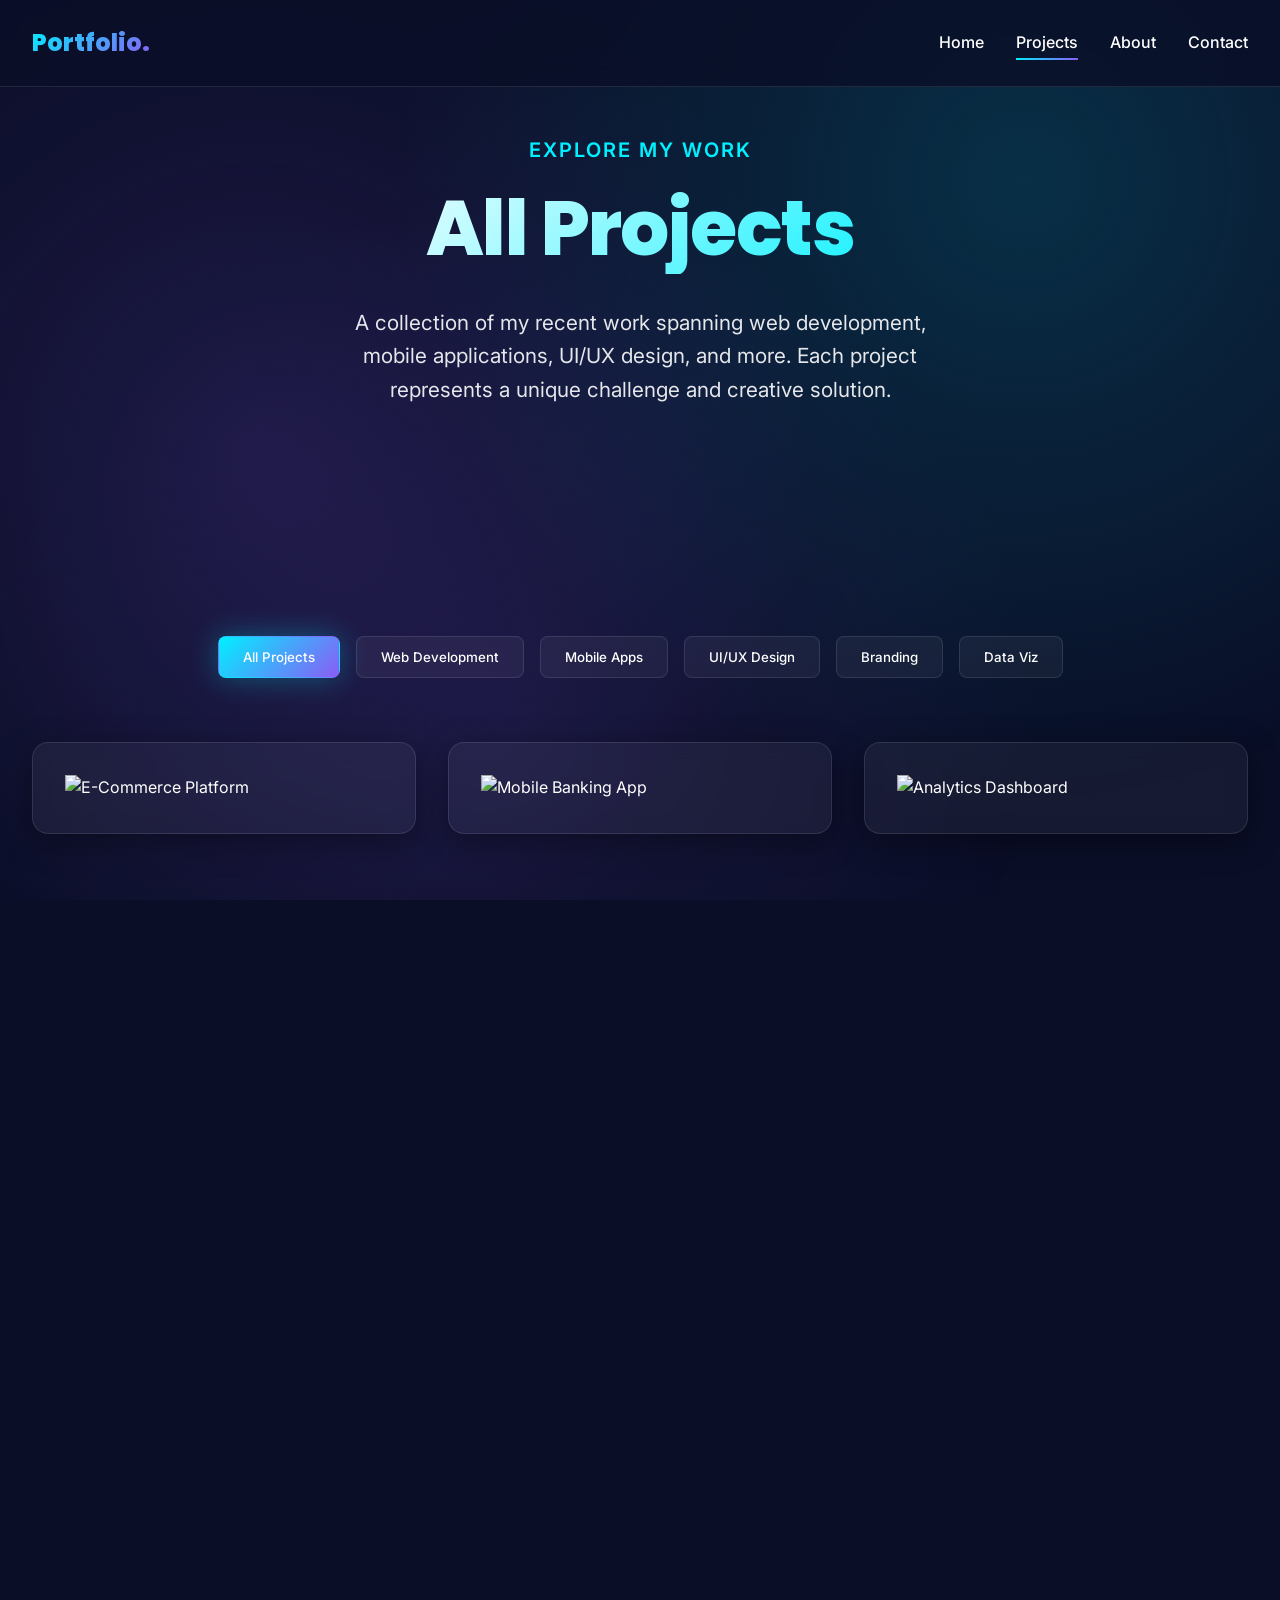
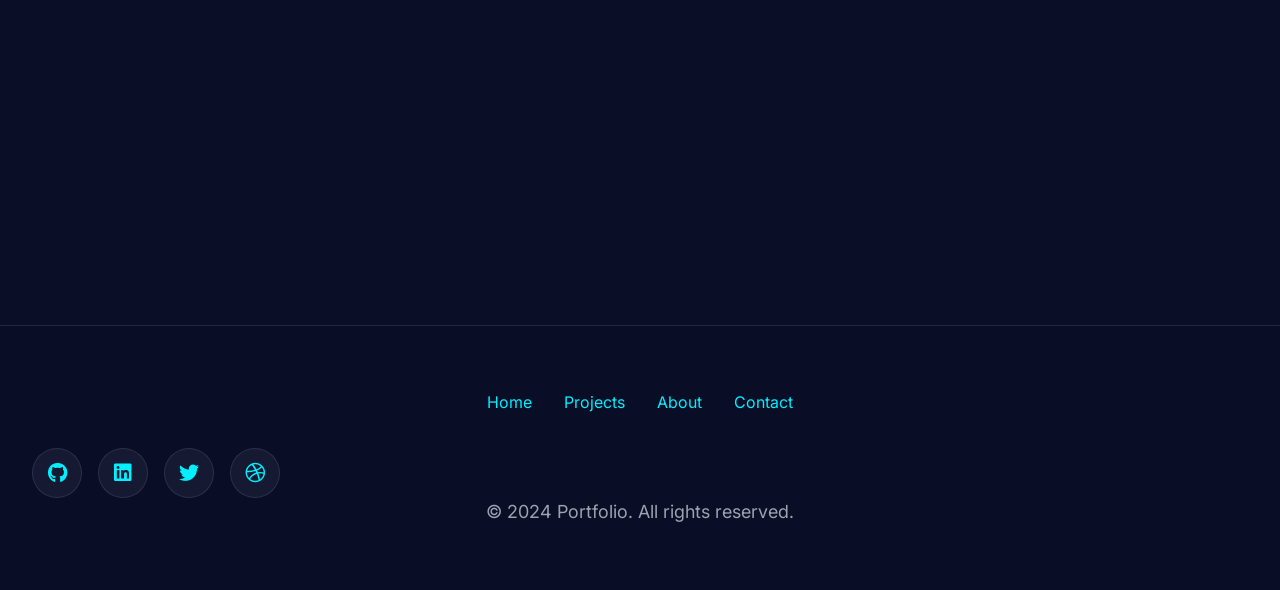
==== projects.html @ 8aa0b518 "Add professional portfolio website with dark theme and glassmorphism Created a complete portfolio we" ====
<!DOCTYPE html>
<html lang="en">
<head>
    <meta charset="UTF-8">
    <meta name="viewport" content="width=device-width, initial-scale=1.0">
    <meta name="description" content="Browse all projects - Web Development, Mobile Apps, UI/UX Design">
    <meta name="keywords" content="portfolio, projects, web development, mobile apps, design">
    <meta name="author" content="Your Name">

    <title>All Projects | Portfolio</title>

    <!-- Favicon -->
    <link rel="icon" type="image/png" href="images/favicon.png">

    <!-- Stylesheet -->
    <link rel="stylesheet" href="css/style.css">

    <!-- Font Awesome for icons -->
    <link rel="stylesheet" href="https://cdnjs.cloudflare.com/ajax/libs/font-awesome/6.4.0/css/all.min.css">
</head>
<body>
    <!-- ========== NAVIGATION ========== -->
    <nav class="nav">
        <div class="nav-container">
            <a href="index.html" class="nav-logo">Portfolio.</a>

            <ul class="nav-menu">
                <li><a href="index.html" class="nav-link">Home</a></li>
                <li><a href="projects.html" class="nav-link active">Projects</a></li>
                <li><a href="about.html" class="nav-link">About</a></li>
                <li><a href="contact.html" class="nav-link">Contact</a></li>
            </ul>

            <button class="nav-toggle" aria-label="Toggle navigation">
                <span></span>
                <span></span>
                <span></span>
            </button>
        </div>
    </nav>

    <!-- ========== PAGE HEADER ========== -->
    <section class="hero" style="min-height: 60vh;">
        <div class="hero-container" style="grid-template-columns: 1fr;">
            <div class="hero-content" style="text-align: center; max-width: 800px; margin: 0 auto;">
                <p class="hero-subtitle scroll-animate">Explore My Work</p>
                <h1 class="hero-title scroll-animate">All Projects</h1>
                <p class="hero-description scroll-animate" style="margin: 0 auto;">
                    A collection of my recent work spanning web development, mobile applications,
                    UI/UX design, and more. Each project represents a unique challenge and creative solution.
                </p>
            </div>
        </div>
    </section>

    <!-- ========== PROJECTS SECTION ========== -->
    <section class="section">
        <div class="container">
            <!-- Filter Buttons -->
            <div class="projects-filter scroll-animate">
                <button class="filter-btn active" data-filter="all">All Projects</button>
                <button class="filter-btn" data-filter="web">Web Development</button>
                <button class="filter-btn" data-filter="mobile">Mobile Apps</button>
                <button class="filter-btn" data-filter="design">UI/UX Design</button>
                <button class="filter-btn" data-filter="branding">Branding</button>
                <button class="filter-btn" data-filter="data">Data Viz</button>
            </div>

            <!-- Projects Grid -->
            <div class="projects-grid">
                <!-- Project 1 -->
                <div class="project-card glass-card scroll-animate" data-category="web">
                    <img src="https://images.unsplash.com/photo-1460925895917-afdab827c52f?w=800&h=600&fit=crop"
                         alt="E-Commerce Platform"
                         class="project-card-image"
                         loading="lazy">
                    <div class="project-card-overlay">
                        <span class="project-category">Web Development</span>
                        <h3 class="project-title">E-Commerce Platform</h3>
                        <p class="project-description">
                            A modern, fully responsive e-commerce platform with real-time inventory management
                            and seamless payment integration.
                        </p>
                        <a href="project-detail.html?id=1" class="btn btn-primary" style="margin-top: 1rem;">View Case Study</a>
                    </div>
                </div>

                <!-- Project 2 -->
                <div class="project-card glass-card scroll-animate" data-category="design">
                    <img src="https://images.unsplash.com/photo-1561070791-2526d30994b5?w=800&h=600&fit=crop"
                         alt="Mobile Banking App"
                         class="project-card-image"
                         loading="lazy">
                    <div class="project-card-overlay">
                        <span class="project-category">UI/UX Design</span>
                        <h3 class="project-title">Mobile Banking App</h3>
                        <p class="project-description">
                            Intuitive mobile banking experience with focus on accessibility and user-friendly interface design.
                        </p>
                        <a href="project-detail.html?id=2" class="btn btn-primary" style="margin-top: 1rem;">View Case Study</a>
                    </div>
                </div>

                <!-- Project 3 -->
                <div class="project-card glass-card scroll-animate" data-category="data">
                    <img src="https://images.unsplash.com/photo-1551288049-bebda4e38f71?w=800&h=600&fit=crop"
                         alt="Analytics Dashboard"
                         class="project-card-image"
                         loading="lazy">
                    <div class="project-card-overlay">
                        <span class="project-category">Data Visualization</span>
                        <h3 class="project-title">Analytics Dashboard</h3>
                        <p class="project-description">
                            Interactive data visualization dashboard providing real-time insights with beautiful charts and metrics.
                        </p>
                        <a href="project-detail.html?id=3" class="btn btn-primary" style="margin-top: 1rem;">View Case Study</a>
                    </div>
                </div>

                <!-- Project 4 -->
                <div class="project-card glass-card scroll-animate" data-category="mobile">
                    <img src="https://images.unsplash.com/photo-1512941937669-90a1b58e7e9c?w=800&h=600&fit=crop"
                         alt="Fitness Tracking App"
                         class="project-card-image"
                         loading="lazy">
                    <div class="project-card-overlay">
                        <span class="project-category">Mobile App</span>
                        <h3 class="project-title">Fitness Tracking App</h3>
                        <p class="project-description">
                            Cross-platform fitness app with AI-powered workout recommendations and progress tracking.
                        </p>
                        <a href="project-detail.html?id=4" class="btn btn-primary" style="margin-top: 1rem;">View Case Study</a>
                    </div>
                </div>

                <!-- Project 5 -->
                <div class="project-card glass-card scroll-animate" data-category="web">
                    <img src="https://images.unsplash.com/photo-1547658719-da2b51169166?w=800&h=600&fit=crop"
                         alt="Real Estate Platform"
                         class="project-card-image"
                         loading="lazy">
                    <div class="project-card-overlay">
                        <span class="project-category">Web Development</span>
                        <h3 class="project-title">Real Estate Platform</h3>
                        <p class="project-description">
                            Comprehensive real estate platform with advanced search filters, virtual tours, and property management.
                        </p>
                        <a href="project-detail.html?id=5" class="btn btn-primary" style="margin-top: 1rem;">View Case Study</a>
                    </div>
                </div>

                <!-- Project 6 -->
                <div class="project-card glass-card scroll-animate" data-category="branding">
                    <img src="https://images.unsplash.com/photo-1558655146-9f40138edfeb?w=800&h=600&fit=crop"
                         alt="Brand Identity Design"
                         class="project-card-image"
                         loading="lazy">
                    <div class="project-card-overlay">
                        <span class="project-category">Branding</span>
                        <h3 class="project-title">Brand Identity Design</h3>
                        <p class="project-description">
                            Complete brand identity system including logo, color palette, typography, and brand guidelines.
                        </p>
                        <a href="project-detail.html?id=6" class="btn btn-primary" style="margin-top: 1rem;">View Case Study</a>
                    </div>
                </div>

                <!-- Project 7 -->
                <div class="project-card glass-card scroll-animate" data-category="web">
                    <img src="https://images.unsplash.com/photo-1454165804606-c3d57bc86b40?w=800&h=600&fit=crop"
                         alt="Project Management Tool"
                         class="project-card-image"
                         loading="lazy">
                    <div class="project-card-overlay">
                        <span class="project-category">Web Development</span>
                        <h3 class="project-title">Project Management Tool</h3>
                        <p class="project-description">
                            Collaborative project management platform with kanban boards, time tracking, and team communication.
                        </p>
                        <a href="project-detail.html?id=7" class="btn btn-primary" style="margin-top: 1rem;">View Case Study</a>
                    </div>
                </div>

                <!-- Project 8 -->
                <div class="project-card glass-card scroll-animate" data-category="mobile">
                    <img src="https://images.unsplash.com/photo-1526498460520-4c246339dccb?w=800&h=600&fit=crop"
                         alt="Social Media App"
                         class="project-card-image"
                         loading="lazy">
                    <div class="project-card-overlay">
                        <span class="project-category">Mobile App</span>
                        <h3 class="project-title">Social Media App</h3>
                        <p class="project-description">
                            Next-generation social networking app with real-time messaging and content sharing features.
                        </p>
                        <a href="project-detail.html?id=8" class="btn btn-primary" style="margin-top: 1rem;">View Case Study</a>
                    </div>
                </div>

                <!-- Project 9 -->
                <div class="project-card glass-card scroll-animate" data-category="design">
                    <img src="https://images.unsplash.com/photo-1572044162444-ad60f128bdea?w=800&h=600&fit=crop"
                         alt="Restaurant Website Redesign"
                         class="project-card-image"
                         loading="lazy">
                    <div class="project-card-overlay">
                        <span class="project-category">UI/UX Design</span>
                        <h3 class="project-title">Restaurant Website Redesign</h3>
                        <p class="project-description">
                            Complete website redesign for upscale restaurant chain with online ordering and reservation system.
                        </p>
                        <a href="project-detail.html?id=9" class="btn btn-primary" style="margin-top: 1rem;">View Case Study</a>
                    </div>
                </div>

                <!-- Project 10 -->
                <div class="project-card glass-card scroll-animate" data-category="web">
                    <img src="https://images.unsplash.com/photo-1497366216548-37526070297c?w=800&h=600&fit=crop"
                         alt="Learning Management System"
                         class="project-card-image"
                         loading="lazy">
                    <div class="project-card-overlay">
                        <span class="project-category">Web Development</span>
                        <h3 class="project-title">Learning Management System</h3>
                        <p class="project-description">
                            Comprehensive LMS with video courses, quizzes, progress tracking, and certificate generation.
                        </p>
                        <a href="project-detail.html?id=10" class="btn btn-primary" style="margin-top: 1rem;">View Case Study</a>
                    </div>
                </div>

                <!-- Project 11 -->
                <div class="project-card glass-card scroll-animate" data-category="mobile">
                    <img src="https://images.unsplash.com/photo-1556155092-490a1ba16284?w=800&h=600&fit=crop"
                         alt="Travel Booking App"
                         class="project-card-image"
                         loading="lazy">
                    <div class="project-card-overlay">
                        <span class="project-category">Mobile App</span>
                        <h3 class="project-title">Travel Booking App</h3>
                        <p class="project-description">
                            All-in-one travel booking application for flights, hotels, and experiences with AI recommendations.
                        </p>
                        <a href="project-detail.html?id=11" class="btn btn-primary" style="margin-top: 1rem;">View Case Study</a>
                    </div>
                </div>

                <!-- Project 12 -->
                <div class="project-card glass-card scroll-animate" data-category="data">
                    <img src="https://images.unsplash.com/photo-1504868584819-f8e8b4b6d7e3?w=800&h=600&fit=crop"
                         alt="Financial Analytics Platform"
                         class="project-card-image"
                         loading="lazy">
                    <div class="project-card-overlay">
                        <span class="project-category">Data Visualization</span>
                        <h3 class="project-title">Financial Analytics Platform</h3>
                        <p class="project-description">
                            Advanced financial analytics tool with predictive modeling and interactive data exploration.
                        </p>
                        <a href="project-detail.html?id=12" class="btn btn-primary" style="margin-top: 1rem;">View Case Study</a>
                    </div>
                </div>
            </div>
        </div>
    </section>

    <!-- ========== CTA SECTION ========== -->
    <section class="section">
        <div class="container">
            <div class="glass-card scroll-animate" style="text-align: center; padding: 4rem 2rem;">
                <h2 style="margin-bottom: 1rem;">Interested in Working Together?</h2>
                <p style="font-size: 1.25rem; margin-bottom: 2rem; max-width: 600px; margin-left: auto; margin-right: auto;">
                    I'm always open to discussing new projects, creative ideas, or opportunities to be part of your vision.
                </p>
                <a href="contact.html" class="btn btn-primary">Let's Talk</a>
            </div>
        </div>
    </section>

    <!-- ========== FOOTER ========== -->
    <footer class="footer">
        <div class="footer-content">
            <div class="footer-links">
                <a href="index.html">Home</a>
                <a href="projects.html">Projects</a>
                <a href="about.html">About</a>
                <a href="contact.html">Contact</a>
            </div>

            <div class="social-links">
                <a href="#" class="social-link" aria-label="GitHub">
                    <i class="fab fa-github"></i>
                </a>
                <a href="#" class="social-link" aria-label="LinkedIn">
                    <i class="fab fa-linkedin"></i>
                </a>
                <a href="#" class="social-link" aria-label="Twitter">
                    <i class="fab fa-twitter"></i>
                </a>
                <a href="#" class="social-link" aria-label="Dribbble">
                    <i class="fab fa-dribbble"></i>
                </a>
            </div>

            <p>&copy; 2024 Portfolio. All rights reserved.</p>
        </div>
    </footer>

    <!-- JavaScript -->
    <script src="js/script.js"></script>
</body>
</html>
---- css/style.css ----
/*
====================================
PROFESSIONAL PORTFOLIO WEBSITE
Dark Theme with Glassmorphism
====================================
*/

/* ========== GOOGLE FONTS ========== */
@import url('https://fonts.googleapis.com/css2?family=Poppins:wght@300;400;600;700;800&family=Inter:wght@300;400;500;600&display=swap');

/* ========== CSS VARIABLES ========== */
:root {
    /* Colors */
    --color-dark-blue: #0F1C3F;
    --color-midnight: #0a0e27;
    --color-cyan: #00F0FF;
    --color-purple: #8B5CF6;
    --color-white: #FFFFFF;
    --color-gray-light: #E5E7EB;
    --color-gray-medium: #9CA3AF;
    --color-gray-dark: #374151;

    /* Gradients */
    --gradient-primary: linear-gradient(135deg, var(--color-cyan), var(--color-purple));
    --gradient-overlay: linear-gradient(135deg, rgba(0, 240, 255, 0.1), rgba(139, 92, 246, 0.1));

    /* Typography */
    --font-heading: 'Poppins', sans-serif;
    --font-body: 'Inter', sans-serif;

    /* Spacing */
    --spacing-xs: 0.5rem;
    --spacing-sm: 1rem;
    --spacing-md: 2rem;
    --spacing-lg: 4rem;
    --spacing-xl: 6rem;

    /* Transitions */
    --transition-fast: 0.2s ease;
    --transition-normal: 0.3s ease;
    --transition-slow: 0.5s ease;

    /* Borders */
    --border-radius: 16px;
    --border-radius-sm: 8px;

    /* Shadows */
    --shadow-glow-cyan: 0 0 30px rgba(0, 240, 255, 0.3);
    --shadow-glow-purple: 0 0 30px rgba(139, 92, 246, 0.3);
    --shadow-card: 0 8px 32px 0 rgba(0, 0, 0, 0.37);
}

/* ========== RESET & BASE STYLES ========== */
* {
    margin: 0;
    padding: 0;
    box-sizing: border-box;
}

html {
    scroll-behavior: smooth;
}

body {
    font-family: var(--font-body);
    background: var(--color-midnight);
    color: var(--color-white);
    line-height: 1.6;
    overflow-x: hidden;
}

/* Animated background */
body::before {
    content: '';
    position: fixed;
    top: 0;
    left: 0;
    width: 100%;
    height: 100%;
    background: radial-gradient(circle at 20% 50%, rgba(139, 92, 246, 0.15) 0%, transparent 50%),
                radial-gradient(circle at 80% 20%, rgba(0, 240, 255, 0.15) 0%, transparent 50%),
                radial-gradient(circle at 40% 80%, rgba(139, 92, 246, 0.1) 0%, transparent 50%);
    pointer-events: none;
    z-index: -1;
}

/* ========== TYPOGRAPHY ========== */
h1, h2, h3, h4, h5, h6 {
    font-family: var(--font-heading);
    font-weight: 700;
    line-height: 1.2;
    margin-bottom: var(--spacing-sm);
}

h1 {
    font-size: clamp(2.5rem, 6vw, 5rem);
    font-weight: 800;
    letter-spacing: -0.02em;
}

h2 {
    font-size: clamp(2rem, 4vw, 3.5rem);
    font-weight: 700;
}

h3 {
    font-size: clamp(1.5rem, 3vw, 2rem);
}

p {
    margin-bottom: var(--spacing-sm);
    font-size: clamp(1rem, 2vw, 1.125rem);
    color: var(--color-gray-light);
}

a {
    color: var(--color-cyan);
    text-decoration: none;
    transition: var(--transition-fast);
}

a:hover {
    color: var(--color-purple);
}

/* ========== NAVIGATION ========== */
.nav {
    position: fixed;
    top: 0;
    left: 0;
    width: 100%;
    padding: 1.5rem 0;
    background: rgba(10, 14, 39, 0.8);
    backdrop-filter: blur(10px);
    border-bottom: 1px solid rgba(255, 255, 255, 0.1);
    z-index: 1000;
    transition: var(--transition-normal);
}

.nav.scrolled {
    padding: 1rem 0;
    background: rgba(10, 14, 39, 0.95);
}

.nav-container {
    max-width: 1400px;
    margin: 0 auto;
    padding: 0 var(--spacing-md);
    display: flex;
    justify-content: space-between;
    align-items: center;
}

.nav-logo {
    font-size: 1.5rem;
    font-weight: 800;
    font-family: var(--font-heading);
    background: var(--gradient-primary);
    -webkit-background-clip: text;
    -webkit-text-fill-color: transparent;
    background-clip: text;
}

.nav-menu {
    display: flex;
    list-style: none;
    gap: var(--spacing-md);
}

.nav-link {
    color: var(--color-white);
    font-weight: 500;
    position: relative;
    padding: 0.5rem 0;
}

.nav-link::after {
    content: '';
    position: absolute;
    bottom: 0;
    left: 0;
    width: 0;
    height: 2px;
    background: var(--gradient-primary);
    transition: var(--transition-normal);
}

.nav-link:hover::after,
.nav-link.active::after {
    width: 100%;
}

/* Mobile Menu Toggle */
.nav-toggle {
    display: none;
    flex-direction: column;
    gap: 6px;
    background: none;
    border: none;
    cursor: pointer;
    z-index: 1001;
}

.nav-toggle span {
    width: 28px;
    height: 3px;
    background: var(--color-white);
    transition: var(--transition-normal);
}

.nav-toggle.active span:nth-child(1) {
    transform: rotate(45deg) translate(8px, 8px);
}

.nav-toggle.active span:nth-child(2) {
    opacity: 0;
}

.nav-toggle.active span:nth-child(3) {
    transform: rotate(-45deg) translate(8px, -8px);
}

/* ========== BUTTONS ========== */
.btn {
    position: relative;
    display: inline-block;
    padding: 1rem 2.5rem;
    font-family: var(--font-heading);
    font-weight: 600;
    font-size: 1rem;
    border: none;
    border-radius: var(--border-radius-sm);
    cursor: pointer;
    overflow: hidden;
    transition: var(--transition-normal);
    z-index: 1;
}

.btn-primary {
    background: var(--gradient-primary);
    color: var(--color-white);
}

.btn-outline {
    background: transparent;
    color: var(--color-cyan);
    border: 2px solid var(--color-cyan);
}

.btn::before {
    content: '';
    position: absolute;
    top: 50%;
    left: 50%;
    width: 0;
    height: 0;
    border-radius: 50%;
    background: rgba(255, 255, 255, 0.2);
    transform: translate(-50%, -50%);
    transition: width 0.6s, height 0.6s;
    z-index: -1;
}

.btn:hover::before {
    width: 300px;
    height: 300px;
}

.btn:hover {
    transform: translateY(-2px);
    box-shadow: var(--shadow-glow-cyan);
}

.btn-outline:hover {
    background: rgba(0, 240, 255, 0.1);
    box-shadow: var(--shadow-glow-cyan);
}

/* ========== GLASSMORPHISM CARD ========== */
.glass-card {
    background: rgba(255, 255, 255, 0.05);
    backdrop-filter: blur(10px);
    border: 1px solid rgba(255, 255, 255, 0.1);
    border-radius: var(--border-radius);
    padding: var(--spacing-md);
    box-shadow: var(--shadow-card);
    transition: var(--transition-normal);
}

.glass-card:hover {
    background: rgba(255, 255, 255, 0.08);
    transform: translateY(-5px);
    border-color: rgba(0, 240, 255, 0.3);
}

/* ========== HERO SECTION ========== */
.hero {
    min-height: 100vh;
    display: flex;
    align-items: center;
    padding: var(--spacing-xl) var(--spacing-md);
    position: relative;
    overflow: hidden;
}

.hero-container {
    max-width: 1400px;
    margin: 0 auto;
    width: 100%;
    display: grid;
    grid-template-columns: 1.2fr 0.8fr;
    gap: var(--spacing-lg);
    align-items: center;
}

.hero-content {
    z-index: 2;
}

.hero-subtitle {
    font-size: clamp(1rem, 2vw, 1.25rem);
    color: var(--color-cyan);
    font-weight: 600;
    margin-bottom: var(--spacing-sm);
    text-transform: uppercase;
    letter-spacing: 0.1em;
}

.hero-title {
    margin-bottom: var(--spacing-md);
    background: linear-gradient(135deg, var(--color-white) 0%, var(--color-cyan) 100%);
    -webkit-background-clip: text;
    -webkit-text-fill-color: transparent;
    background-clip: text;
}

.hero-description {
    font-size: clamp(1.1rem, 2vw, 1.3rem);
    color: var(--color-gray-light);
    margin-bottom: var(--spacing-md);
    max-width: 600px;
}

.hero-buttons {
    display: flex;
    gap: var(--spacing-sm);
    flex-wrap: wrap;
}

/* Animated elements in hero */
.hero-visual {
    position: relative;
    width: 100%;
    height: 500px;
}

.floating-element {
    position: absolute;
    border-radius: var(--border-radius);
    animation: float 6s ease-in-out infinite;
}

.floating-element:nth-child(1) {
    top: 10%;
    right: 10%;
    width: 200px;
    height: 200px;
    background: var(--gradient-overlay);
    border: 1px solid rgba(0, 240, 255, 0.3);
    animation-delay: 0s;
}

.floating-element:nth-child(2) {
    bottom: 15%;
    right: 30%;
    width: 150px;
    height: 150px;
    background: linear-gradient(135deg, rgba(139, 92, 246, 0.1), transparent);
    border: 1px solid rgba(139, 92, 246, 0.3);
    animation-delay: 2s;
}

.floating-element:nth-child(3) {
    top: 40%;
    right: 5%;
    width: 100px;
    height: 100px;
    background: linear-gradient(135deg, rgba(0, 240, 255, 0.1), transparent);
    border: 1px solid rgba(0, 240, 255, 0.3);
    animation-delay: 4s;
}

@keyframes float {
    0%, 100% {
        transform: translateY(0) rotate(0deg);
    }
    50% {
        transform: translateY(-20px) rotate(5deg);
    }
}

/* Scroll indicator */
.scroll-indicator {
    position: absolute;
    bottom: 2rem;
    left: 50%;
    transform: translateX(-50%);
    display: flex;
    flex-direction: column;
    align-items: center;
    gap: 0.5rem;
    cursor: pointer;
    animation: bounce 2s infinite;
}

.scroll-indicator span {
    color: var(--color-gray-medium);
    font-size: 0.875rem;
    text-transform: uppercase;
    letter-spacing: 0.1em;
}

.scroll-indicator::after {
    content: '';
    width: 2px;
    height: 30px;
    background: linear-gradient(to bottom, var(--color-cyan), transparent);
}

@keyframes bounce {
    0%, 100% {
        transform: translateX(-50%) translateY(0);
    }
    50% {
        transform: translateX(-50%) translateY(10px);
    }
}

/* ========== SECTIONS ========== */
.section {
    padding: var(--spacing-xl) var(--spacing-md);
    position: relative;
}

.container {
    max-width: 1400px;
    margin: 0 auto;
}

.section-header {
    text-align: left;
    margin-bottom: var(--spacing-lg);
    margin-left: 3rem;
}

.section-subtitle {
    color: var(--color-cyan);
    font-size: 1rem;
    font-weight: 600;
    text-transform: uppercase;
    letter-spacing: 0.1em;
    margin-bottom: 0.5rem;
}

.section-title {
    background: var(--gradient-primary);
    -webkit-background-clip: text;
    -webkit-text-fill-color: transparent;
    background-clip: text;
}

/* ========== PROJECTS GRID ========== */
.projects-filter {
    display: flex;
    gap: var(--spacing-sm);
    margin-bottom: var(--spacing-lg);
    flex-wrap: wrap;
    justify-content: center;
}

.filter-btn {
    padding: 0.75rem 1.5rem;
    background: rgba(255, 255, 255, 0.05);
    border: 1px solid rgba(255, 255, 255, 0.1);
    border-radius: var(--border-radius-sm);
    color: var(--color-white);
    font-family: var(--font-body);
    font-weight: 500;
    cursor: pointer;
    transition: var(--transition-normal);
}

.filter-btn:hover,
.filter-btn.active {
    background: var(--gradient-primary);
    border-color: transparent;
    box-shadow: var(--shadow-glow-cyan);
}

.projects-grid {
    display: grid;
    grid-template-columns: repeat(auto-fit, minmax(350px, 1fr));
    gap: var(--spacing-md);
    margin-bottom: var(--spacing-lg);
}

/* Asymmetrical grid layout */
.projects-grid.asymmetric {
    grid-template-columns: repeat(12, 1fr);
    grid-auto-rows: 350px;
}

.project-card {
    position: relative;
    border-radius: var(--border-radius);
    overflow: hidden;
    cursor: pointer;
    transition: var(--transition-normal);
}

.projects-grid.asymmetric .project-card:nth-child(3n+1) {
    grid-column: span 7;
}

.projects-grid.asymmetric .project-card:nth-child(3n+2) {
    grid-column: span 5;
}

.projects-grid.asymmetric .project-card:nth-child(3n+3) {
    grid-column: span 12;
    grid-row: span 1;
}

.project-card-image {
    width: 100%;
    height: 100%;
    object-fit: cover;
    transition: var(--transition-slow);
}

.project-card:hover .project-card-image {
    transform: scale(1.1);
}

.project-card-overlay {
    position: absolute;
    top: 0;
    left: 0;
    width: 100%;
    height: 100%;
    background: linear-gradient(to top, rgba(10, 14, 39, 0.95) 0%, transparent 100%);
    display: flex;
    flex-direction: column;
    justify-content: flex-end;
    padding: var(--spacing-md);
    opacity: 0;
    transition: var(--transition-normal);
}

.project-card:hover .project-card-overlay {
    opacity: 1;
}

.project-card:hover {
    transform: translateY(-8px);
    box-shadow: 0 20px 40px rgba(0, 240, 255, 0.2);
}

.project-category {
    display: inline-block;
    padding: 0.25rem 0.75rem;
    background: var(--gradient-primary);
    border-radius: 20px;
    font-size: 0.75rem;
    font-weight: 600;
    text-transform: uppercase;
    letter-spacing: 0.05em;
    margin-bottom: 0.5rem;
}

.project-title {
    font-size: 1.5rem;
    font-weight: 700;
    margin-bottom: 0.5rem;
    color: var(--color-white);
}

.project-description {
    color: var(--color-gray-light);
    font-size: 0.9rem;
    line-height: 1.5;
}

/* ========== PROJECT DETAIL PAGE ========== */
.project-hero {
    padding-top: 120px;
    padding-bottom: var(--spacing-lg);
}

.project-hero-image {
    width: 100%;
    max-height: 600px;
    object-fit: cover;
    border-radius: var(--border-radius);
    margin-bottom: var(--spacing-md);
}

.project-meta {
    display: grid;
    grid-template-columns: repeat(auto-fit, minmax(200px, 1fr));
    gap: var(--spacing-md);
    margin: var(--spacing-lg) 0;
}

.meta-item h4 {
    color: var(--color-cyan);
    font-size: 0.875rem;
    text-transform: uppercase;
    letter-spacing: 0.1em;
    margin-bottom: 0.5rem;
}

.meta-item p {
    color: var(--color-white);
    font-size: 1rem;
}

.project-content {
    max-width: 900px;
    margin: 0 auto;
}

.project-section {
    margin-bottom: var(--spacing-lg);
}

.project-section h3 {
    color: var(--color-cyan);
    margin-bottom: var(--spacing-sm);
}

.project-screenshots {
    display: grid;
    grid-template-columns: repeat(auto-fit, minmax(300px, 1fr));
    gap: var(--spacing-md);
    margin: var(--spacing-md) 0;
}

.screenshot {
    width: 100%;
    border-radius: var(--border-radius-sm);
    border: 1px solid rgba(255, 255, 255, 0.1);
}

.tech-stack {
    display: flex;
    gap: var(--spacing-sm);
    flex-wrap: wrap;
}

.tech-tag {
    padding: 0.5rem 1rem;
    background: rgba(139, 92, 246, 0.2);
    border: 1px solid rgba(139, 92, 246, 0.4);
    border-radius: var(--border-radius-sm);
    font-size: 0.875rem;
    color: var(--color-white);
}

/* Related Projects Slider */
.related-projects {
    margin-top: var(--spacing-xl);
}

.slider {
    display: flex;
    gap: var(--spacing-md);
    overflow-x: auto;
    scroll-snap-type: x mandatory;
    padding-bottom: var(--spacing-sm);
}

.slider::-webkit-scrollbar {
    height: 8px;
}

.slider::-webkit-scrollbar-track {
    background: rgba(255, 255, 255, 0.05);
    border-radius: 10px;
}

.slider::-webkit-scrollbar-thumb {
    background: var(--gradient-primary);
    border-radius: 10px;
}

.slider-card {
    min-width: 300px;
    scroll-snap-align: start;
}

/* ========== ABOUT PAGE ========== */
.about-grid {
    display: grid;
    grid-template-columns: 1fr 2fr;
    gap: var(--spacing-lg);
    margin-bottom: var(--spacing-lg);
}

.about-image-container {
    position: relative;
}

.about-image {
    width: 100%;
    border-radius: var(--border-radius);
    border: 3px solid transparent;
    background: var(--gradient-primary);
    background-clip: padding-box;
}

.about-image::before {
    content: '';
    position: absolute;
    top: -20px;
    left: -20px;
    right: 20px;
    bottom: 20px;
    border: 2px solid var(--color-cyan);
    border-radius: var(--border-radius);
    z-index: -1;
}

.about-content h2 {
    margin-bottom: var(--spacing-md);
}

.about-content p {
    margin-bottom: var(--spacing-sm);
}

/* Skills */
.skills-grid {
    display: grid;
    grid-template-columns: repeat(auto-fit, minmax(250px, 1fr));
    gap: var(--spacing-md);
    margin: var(--spacing-lg) 0;
}

.skill-card {
    padding: var(--spacing-md);
    text-align: center;
}

.skill-icon {
    font-size: 3rem;
    margin-bottom: var(--spacing-sm);
    background: var(--gradient-primary);
    -webkit-background-clip: text;
    -webkit-text-fill-color: transparent;
    background-clip: text;
}

.skill-name {
    font-size: 1.125rem;
    font-weight: 600;
    margin-bottom: 0.5rem;
    color: var(--color-white);
}

.skill-level {
    height: 8px;
    background: rgba(255, 255, 255, 0.1);
    border-radius: 10px;
    overflow: hidden;
    margin-top: var(--spacing-sm);
}

.skill-progress {
    height: 100%;
    background: var(--gradient-primary);
    border-radius: 10px;
    transition: width 1s ease;
}

/* Timeline */
.timeline {
    position: relative;
    padding: var(--spacing-md) 0;
    margin: var(--spacing-lg) 0;
}

.timeline::before {
    content: '';
    position: absolute;
    left: 50%;
    top: 0;
    bottom: 0;
    width: 2px;
    background: var(--gradient-primary);
    transform: translateX(-50%);
}

.timeline-item {
    position: relative;
    margin-bottom: var(--spacing-lg);
    width: calc(50% - 2rem);
}

.timeline-item:nth-child(odd) {
    margin-left: auto;
    padding-left: var(--spacing-md);
}

.timeline-item:nth-child(even) {
    text-align: right;
    padding-right: var(--spacing-md);
}

.timeline-item::before {
    content: '';
    position: absolute;
    top: 0;
    width: 20px;
    height: 20px;
    background: var(--gradient-primary);
    border-radius: 50%;
    box-shadow: 0 0 20px rgba(0, 240, 255, 0.5);
}

.timeline-item:nth-child(odd)::before {
    left: -10px;
}

.timeline-item:nth-child(even)::before {
    right: -10px;
}

.timeline-date {
    color: var(--color-cyan);
    font-weight: 600;
    margin-bottom: 0.5rem;
}

.timeline-title {
    font-size: 1.25rem;
    font-weight: 700;
    margin-bottom: 0.5rem;
}

.timeline-company {
    color: var(--color-purple);
    font-weight: 600;
    margin-bottom: 0.5rem;
}

.timeline-description {
    color: var(--color-gray-light);
}

/* ========== CONTACT FORM ========== */
.contact-grid {
    display: grid;
    grid-template-columns: 1fr 1.5fr;
    gap: var(--spacing-lg);
}

.contact-info {
    display: flex;
    flex-direction: column;
    gap: var(--spacing-md);
}

.contact-item {
    display: flex;
    align-items: center;
    gap: var(--spacing-sm);
    padding: var(--spacing-sm);
}

.contact-icon {
    font-size: 1.5rem;
    color: var(--color-cyan);
}

.social-links {
    display: flex;
    gap: var(--spacing-sm);
    margin-top: var(--spacing-md);
}

.social-link {
    width: 50px;
    height: 50px;
    display: flex;
    align-items: center;
    justify-content: center;
    border-radius: 50%;
    background: rgba(255, 255, 255, 0.05);
    border: 1px solid rgba(255, 255, 255, 0.1);
    font-size: 1.25rem;
    transition: var(--transition-normal);
}

.social-link:hover {
    background: var(--gradient-primary);
    box-shadow: var(--shadow-glow-cyan);
    transform: translateY(-3px);
}

/* Form */
.contact-form {
    display: flex;
    flex-direction: column;
    gap: var(--spacing-sm);
}

.form-group {
    display: flex;
    flex-direction: column;
    gap: 0.5rem;
}

.form-group label {
    color: var(--color-gray-light);
    font-weight: 500;
}

.form-group input,
.form-group textarea {
    padding: 1rem;
    background: rgba(255, 255, 255, 0.05);
    border: 1px solid rgba(255, 255, 255, 0.1);
    border-radius: var(--border-radius-sm);
    color: var(--color-white);
    font-family: var(--font-body);
    font-size: 1rem;
    transition: var(--transition-normal);
}

.form-group input:focus,
.form-group textarea:focus {
    outline: none;
    border-color: var(--color-cyan);
    box-shadow: 0 0 0 3px rgba(0, 240, 255, 0.1);
}

.form-group textarea {
    resize: vertical;
    min-height: 150px;
}

.form-error {
    color: #EF4444;
    font-size: 0.875rem;
    margin-top: 0.25rem;
    display: none;
}

.form-group.error .form-error {
    display: block;
}

.form-group.error input,
.form-group.error textarea {
    border-color: #EF4444;
}

.form-success,
.form-error-message {
    padding: var(--spacing-sm);
    border-radius: var(--border-radius-sm);
    margin-bottom: var(--spacing-sm);
    display: none;
}

.form-success {
    background: rgba(34, 197, 94, 0.1);
    border: 1px solid #22C55E;
    color: #22C55E;
}

.form-error-message {
    background: rgba(239, 68, 68, 0.1);
    border: 1px solid #EF4444;
    color: #EF4444;
}

.form-success.show,
.form-error-message.show {
    display: block;
}

/* ========== FOOTER ========== */
.footer {
    padding: var(--spacing-lg) var(--spacing-md);
    background: rgba(10, 14, 39, 0.8);
    border-top: 1px solid rgba(255, 255, 255, 0.1);
    text-align: center;
}

.footer-content {
    max-width: 1400px;
    margin: 0 auto;
}

.footer p {
    color: var(--color-gray-medium);
    margin-bottom: 0;
}

.footer-links {
    display: flex;
    justify-content: center;
    gap: var(--spacing-md);
    margin-bottom: var(--spacing-sm);
}

/* ========== ANIMATIONS ========== */
@keyframes fadeInUp {
    from {
        opacity: 0;
        transform: translateY(30px);
    }
    to {
        opacity: 1;
        transform: translateY(0);
    }
}

@keyframes fadeIn {
    from {
        opacity: 0;
    }
    to {
        opacity: 1;
    }
}

.fade-in-up {
    animation: fadeInUp 0.8s ease-out forwards;
}

.fade-in {
    animation: fadeIn 0.8s ease-out forwards;
}

/* Scroll animations */
.scroll-animate {
    opacity: 0;
    transform: translateY(30px);
    transition: opacity 0.6s ease, transform 0.6s ease;
}

.scroll-animate.active {
    opacity: 1;
    transform: translateY(0);
}

/* ========== RESPONSIVE DESIGN ========== */

/* Tablets and below (1024px) */
@media (max-width: 1024px) {
    :root {
        --spacing-xl: 4rem;
        --spacing-lg: 3rem;
    }

    .hero-container {
        grid-template-columns: 1fr;
    }

    .hero-visual {
        display: none;
    }

    .projects-grid.asymmetric {
        grid-template-columns: repeat(2, 1fr);
        grid-auto-rows: 300px;
    }

    .projects-grid.asymmetric .project-card {
        grid-column: span 1 !important;
    }

    .about-grid {
        grid-template-columns: 1fr;
    }

    .contact-grid {
        grid-template-columns: 1fr;
    }

    .timeline::before {
        left: 0;
    }

    .timeline-item {
        width: 100%;
        padding-left: var(--spacing-md);
        text-align: left !important;
    }

    .timeline-item:nth-child(even) {
        padding-right: 0;
    }

    .timeline-item::before {
        left: -10px !important;
    }
}

/* Mobile landscape and below (768px) */
@media (max-width: 768px) {
    :root {
        --spacing-md: 1.5rem;
        --spacing-lg: 2.5rem;
        --spacing-xl: 3rem;
    }

    .nav-menu {
        position: fixed;
        top: 0;
        right: -100%;
        width: 70%;
        height: 100vh;
        background: rgba(10, 14, 39, 0.98);
        backdrop-filter: blur(10px);
        flex-direction: column;
        padding: 6rem 2rem 2rem;
        gap: var(--spacing-sm);
        transition: var(--transition-normal);
        border-left: 1px solid rgba(255, 255, 255, 0.1);
    }

    .nav-menu.active {
        right: 0;
    }

    .nav-toggle {
        display: flex;
    }

    .section-header {
        margin-left: 0;
        text-align: center;
    }

    .projects-grid {
        grid-template-columns: 1fr;
    }

    .projects-grid.asymmetric {
        grid-template-columns: 1fr;
        grid-auto-rows: 280px;
    }

    .hero-buttons {
        flex-direction: column;
    }

    .btn {
        width: 100%;
        text-align: center;
    }

    .skills-grid {
        grid-template-columns: 1fr;
    }

    .project-meta {
        grid-template-columns: 1fr;
    }
}

/* Mobile portrait (480px) */
@media (max-width: 480px) {
    :root {
        --spacing-sm: 0.75rem;
        --spacing-md: 1rem;
        --spacing-lg: 2rem;
        --spacing-xl: 2.5rem;
    }

    .nav-container {
        padding: 0 var(--spacing-sm);
    }

    .section {
        padding: var(--spacing-lg) var(--spacing-sm);
    }

    .hero {
        padding: var(--spacing-lg) var(--spacing-sm);
    }

    .glass-card {
        padding: var(--spacing-sm);
    }

    .slider-card {
        min-width: 250px;
    }

    .nav-menu {
        width: 85%;
    }

    .projects-filter {
        justify-content: flex-start;
        overflow-x: auto;
        flex-wrap: nowrap;
    }

    .filter-btn {
        white-space: nowrap;
    }
}

/* Large screens (1440px+) */
@media (min-width: 1440px) {
    .container {
        max-width: 1600px;
    }

    .projects-grid {
        grid-template-columns: repeat(3, 1fr);
    }
}

/* ========== UTILITY CLASSES ========== */
.text-center {
    text-align: center;
}

.text-gradient {
    background: var(--gradient-primary);
    -webkit-background-clip: text;
    -webkit-text-fill-color: transparent;
    background-clip: text;
}

.mt-1 { margin-top: var(--spacing-sm); }
.mt-2 { margin-top: var(--spacing-md); }
.mt-3 { margin-top: var(--spacing-lg); }

.mb-1 { margin-bottom: var(--spacing-sm); }
.mb-2 { margin-bottom: var(--spacing-md); }
.mb-3 { margin-bottom: var(--spacing-lg); }

.hidden {
    display: none;
}
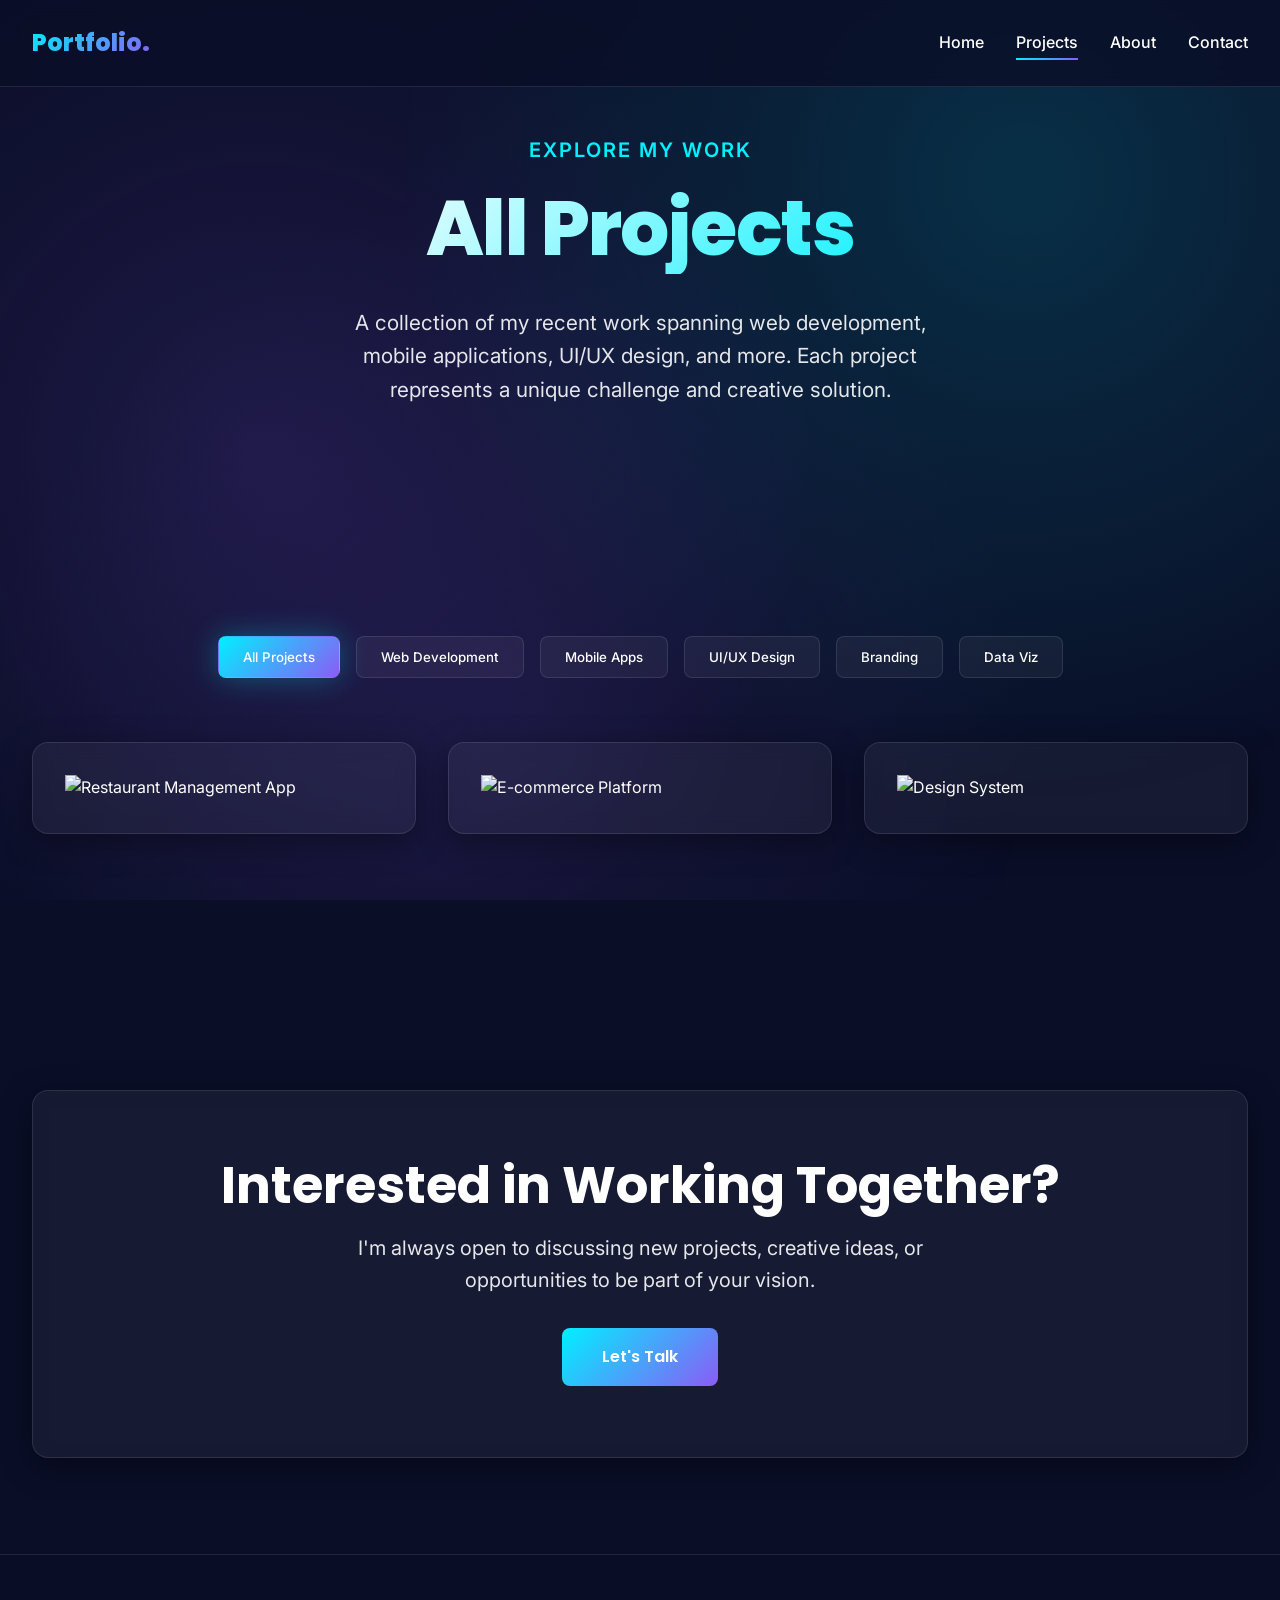
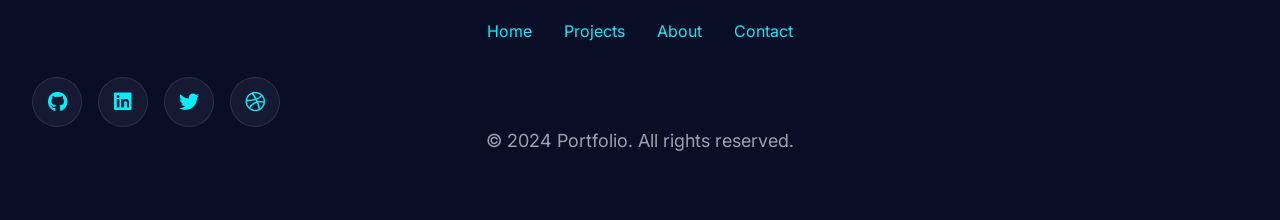
==== commit d66aed3e: "Add real project content to portfolio website Updated portfolio with actual projects: - Restaurant M" ====
--- a/projects.html
+++ b/projects.html
@@ -68,196 +68,54 @@
 
             <!-- Projects Grid -->
             <div class="projects-grid">
-                <!-- Project 1 -->
+                <!-- Project 1: Restaurant Management App -->
                 <div class="project-card glass-card scroll-animate" data-category="web">
-                    <img src="https://images.unsplash.com/photo-1460925895917-afdab827c52f?w=800&h=600&fit=crop"
-                         alt="E-Commerce Platform"
+                    <img src="https://images.unsplash.com/photo-1517248135467-4c7edcad34c4?w=800&h=600&fit=crop"
+                         alt="Restaurant Management App"
                          class="project-card-image"
                          loading="lazy">
                     <div class="project-card-overlay">
                         <span class="project-category">Web Development</span>
-                        <h3 class="project-title">E-Commerce Platform</h3>
+                        <h3 class="project-title">Restaurant Management App</h3>
                         <p class="project-description">
-                            A modern, fully responsive e-commerce platform with real-time inventory management
-                            and seamless payment integration.
+                            یک اپلیکیشن مدیریت رستوران برای ثبت سفارش‌ها، مدیریت منو و رهگیری تحویل.
+                            کاهش 40% خطای سفارش و افزایش 25% سرعت سرویس.
                         </p>
-                        <a href="project-detail.html?id=1" class="btn btn-primary" style="margin-top: 1rem;">View Case Study</a>
+                        <a href="project-detail-restaurant.html" class="btn btn-primary" style="margin-top: 1rem;">View Case Study</a>
                     </div>
                 </div>
 
-                <!-- Project 2 -->
+                <!-- Project 2: E-commerce Platform -->
+                <div class="project-card glass-card scroll-animate" data-category="web">
+                    <img src="https://images.unsplash.com/photo-1460925895917-afdab827c52f?w=800&h=600&fit=crop"
+                         alt="E-commerce Platform"
+                         class="project-card-image"
+                         loading="lazy">
+                    <div class="project-card-overlay">
+                        <span class="project-category">Web Development</span>
+                        <h3 class="project-title">E-commerce Platform</h3>
+                        <p class="project-description">
+                            پلتفرم فروش آنلاین با UI/UX حرفه‌ای و درگاه پرداخت.
+                            افزایش 60% تبدیل و رتبه 4.8 ستاره از کاربران.
+                        </p>
+                        <a href="project-detail-ecommerce.html" class="btn btn-primary" style="margin-top: 1rem;">View Case Study</a>
+                    </div>
+                </div>
+
+                <!-- Project 3: Design System -->
                 <div class="project-card glass-card scroll-animate" data-category="design">
                     <img src="https://images.unsplash.com/photo-1561070791-2526d30994b5?w=800&h=600&fit=crop"
-                         alt="Mobile Banking App"
+                         alt="Design System"
                          class="project-card-image"
                          loading="lazy">
                     <div class="project-card-overlay">
                         <span class="project-category">UI/UX Design</span>
-                        <h3 class="project-title">Mobile Banking App</h3>
+                        <h3 class="project-title">Design System</h3>
                         <p class="project-description">
-                            Intuitive mobile banking experience with focus on accessibility and user-friendly interface design.
+                            سیستم طراحی جامع برای کنسیستنسی در محصول.
+                            کاهش 50% زمان طراحی و بهبود کنسیستنسی.
                         </p>
-                        <a href="project-detail.html?id=2" class="btn btn-primary" style="margin-top: 1rem;">View Case Study</a>
-                    </div>
-                </div>
-
-                <!-- Project 3 -->
-                <div class="project-card glass-card scroll-animate" data-category="data">
-                    <img src="https://images.unsplash.com/photo-1551288049-bebda4e38f71?w=800&h=600&fit=crop"
-                         alt="Analytics Dashboard"
-                         class="project-card-image"
-                         loading="lazy">
-                    <div class="project-card-overlay">
-                        <span class="project-category">Data Visualization</span>
-                        <h3 class="project-title">Analytics Dashboard</h3>
-                        <p class="project-description">
-                            Interactive data visualization dashboard providing real-time insights with beautiful charts and metrics.
-                        </p>
-                        <a href="project-detail.html?id=3" class="btn btn-primary" style="margin-top: 1rem;">View Case Study</a>
-                    </div>
-                </div>
-
-                <!-- Project 4 -->
-                <div class="project-card glass-card scroll-animate" data-category="mobile">
-                    <img src="https://images.unsplash.com/photo-1512941937669-90a1b58e7e9c?w=800&h=600&fit=crop"
-                         alt="Fitness Tracking App"
-                         class="project-card-image"
-                         loading="lazy">
-                    <div class="project-card-overlay">
-                        <span class="project-category">Mobile App</span>
-                        <h3 class="project-title">Fitness Tracking App</h3>
-                        <p class="project-description">
-                            Cross-platform fitness app with AI-powered workout recommendations and progress tracking.
-                        </p>
-                        <a href="project-detail.html?id=4" class="btn btn-primary" style="margin-top: 1rem;">View Case Study</a>
-                    </div>
-                </div>
-
-                <!-- Project 5 -->
-                <div class="project-card glass-card scroll-animate" data-category="web">
-                    <img src="https://images.unsplash.com/photo-1547658719-da2b51169166?w=800&h=600&fit=crop"
-                         alt="Real Estate Platform"
-                         class="project-card-image"
-                         loading="lazy">
-                    <div class="project-card-overlay">
-                        <span class="project-category">Web Development</span>
-                        <h3 class="project-title">Real Estate Platform</h3>
-                        <p class="project-description">
-                            Comprehensive real estate platform with advanced search filters, virtual tours, and property management.
-                        </p>
-                        <a href="project-detail.html?id=5" class="btn btn-primary" style="margin-top: 1rem;">View Case Study</a>
-                    </div>
-                </div>
-
-                <!-- Project 6 -->
-                <div class="project-card glass-card scroll-animate" data-category="branding">
-                    <img src="https://images.unsplash.com/photo-1558655146-9f40138edfeb?w=800&h=600&fit=crop"
-                         alt="Brand Identity Design"
-                         class="project-card-image"
-                         loading="lazy">
-                    <div class="project-card-overlay">
-                        <span class="project-category">Branding</span>
-                        <h3 class="project-title">Brand Identity Design</h3>
-                        <p class="project-description">
-                            Complete brand identity system including logo, color palette, typography, and brand guidelines.
-                        </p>
-                        <a href="project-detail.html?id=6" class="btn btn-primary" style="margin-top: 1rem;">View Case Study</a>
-                    </div>
-                </div>
-
-                <!-- Project 7 -->
-                <div class="project-card glass-card scroll-animate" data-category="web">
-                    <img src="https://images.unsplash.com/photo-1454165804606-c3d57bc86b40?w=800&h=600&fit=crop"
-                         alt="Project Management Tool"
-                         class="project-card-image"
-                         loading="lazy">
-                    <div class="project-card-overlay">
-                        <span class="project-category">Web Development</span>
-                        <h3 class="project-title">Project Management Tool</h3>
-                        <p class="project-description">
-                            Collaborative project management platform with kanban boards, time tracking, and team communication.
-                        </p>
-                        <a href="project-detail.html?id=7" class="btn btn-primary" style="margin-top: 1rem;">View Case Study</a>
-                    </div>
-                </div>
-
-                <!-- Project 8 -->
-                <div class="project-card glass-card scroll-animate" data-category="mobile">
-                    <img src="https://images.unsplash.com/photo-1526498460520-4c246339dccb?w=800&h=600&fit=crop"
-                         alt="Social Media App"
-                         class="project-card-image"
-                         loading="lazy">
-                    <div class="project-card-overlay">
-                        <span class="project-category">Mobile App</span>
-                        <h3 class="project-title">Social Media App</h3>
-                        <p class="project-description">
-                            Next-generation social networking app with real-time messaging and content sharing features.
-                        </p>
-                        <a href="project-detail.html?id=8" class="btn btn-primary" style="margin-top: 1rem;">View Case Study</a>
-                    </div>
-                </div>
-
-                <!-- Project 9 -->
-                <div class="project-card glass-card scroll-animate" data-category="design">
-                    <img src="https://images.unsplash.com/photo-1572044162444-ad60f128bdea?w=800&h=600&fit=crop"
-                         alt="Restaurant Website Redesign"
-                         class="project-card-image"
-                         loading="lazy">
-                    <div class="project-card-overlay">
-                        <span class="project-category">UI/UX Design</span>
-                        <h3 class="project-title">Restaurant Website Redesign</h3>
-                        <p class="project-description">
-                            Complete website redesign for upscale restaurant chain with online ordering and reservation system.
-                        </p>
-                        <a href="project-detail.html?id=9" class="btn btn-primary" style="margin-top: 1rem;">View Case Study</a>
-                    </div>
-                </div>
-
-                <!-- Project 10 -->
-                <div class="project-card glass-card scroll-animate" data-category="web">
-                    <img src="https://images.unsplash.com/photo-1497366216548-37526070297c?w=800&h=600&fit=crop"
-                         alt="Learning Management System"
-                         class="project-card-image"
-                         loading="lazy">
-                    <div class="project-card-overlay">
-                        <span class="project-category">Web Development</span>
-                        <h3 class="project-title">Learning Management System</h3>
-                        <p class="project-description">
-                            Comprehensive LMS with video courses, quizzes, progress tracking, and certificate generation.
-                        </p>
-                        <a href="project-detail.html?id=10" class="btn btn-primary" style="margin-top: 1rem;">View Case Study</a>
-                    </div>
-                </div>
-
-                <!-- Project 11 -->
-                <div class="project-card glass-card scroll-animate" data-category="mobile">
-                    <img src="https://images.unsplash.com/photo-1556155092-490a1ba16284?w=800&h=600&fit=crop"
-                         alt="Travel Booking App"
-                         class="project-card-image"
-                         loading="lazy">
-                    <div class="project-card-overlay">
-                        <span class="project-category">Mobile App</span>
-                        <h3 class="project-title">Travel Booking App</h3>
-                        <p class="project-description">
-                            All-in-one travel booking application for flights, hotels, and experiences with AI recommendations.
-                        </p>
-                        <a href="project-detail.html?id=11" class="btn btn-primary" style="margin-top: 1rem;">View Case Study</a>
-                    </div>
-                </div>
-
-                <!-- Project 12 -->
-                <div class="project-card glass-card scroll-animate" data-category="data">
-                    <img src="https://images.unsplash.com/photo-1504868584819-f8e8b4b6d7e3?w=800&h=600&fit=crop"
-                         alt="Financial Analytics Platform"
-                         class="project-card-image"
-                         loading="lazy">
-                    <div class="project-card-overlay">
-                        <span class="project-category">Data Visualization</span>
-                        <h3 class="project-title">Financial Analytics Platform</h3>
-                        <p class="project-description">
-                            Advanced financial analytics tool with predictive modeling and interactive data exploration.
-                        </p>
-                        <a href="project-detail.html?id=12" class="btn btn-primary" style="margin-top: 1rem;">View Case Study</a>
+                        <a href="project-detail-design-system.html" class="btn btn-primary" style="margin-top: 1rem;">View Case Study</a>
                     </div>
                 </div>
             </div>
